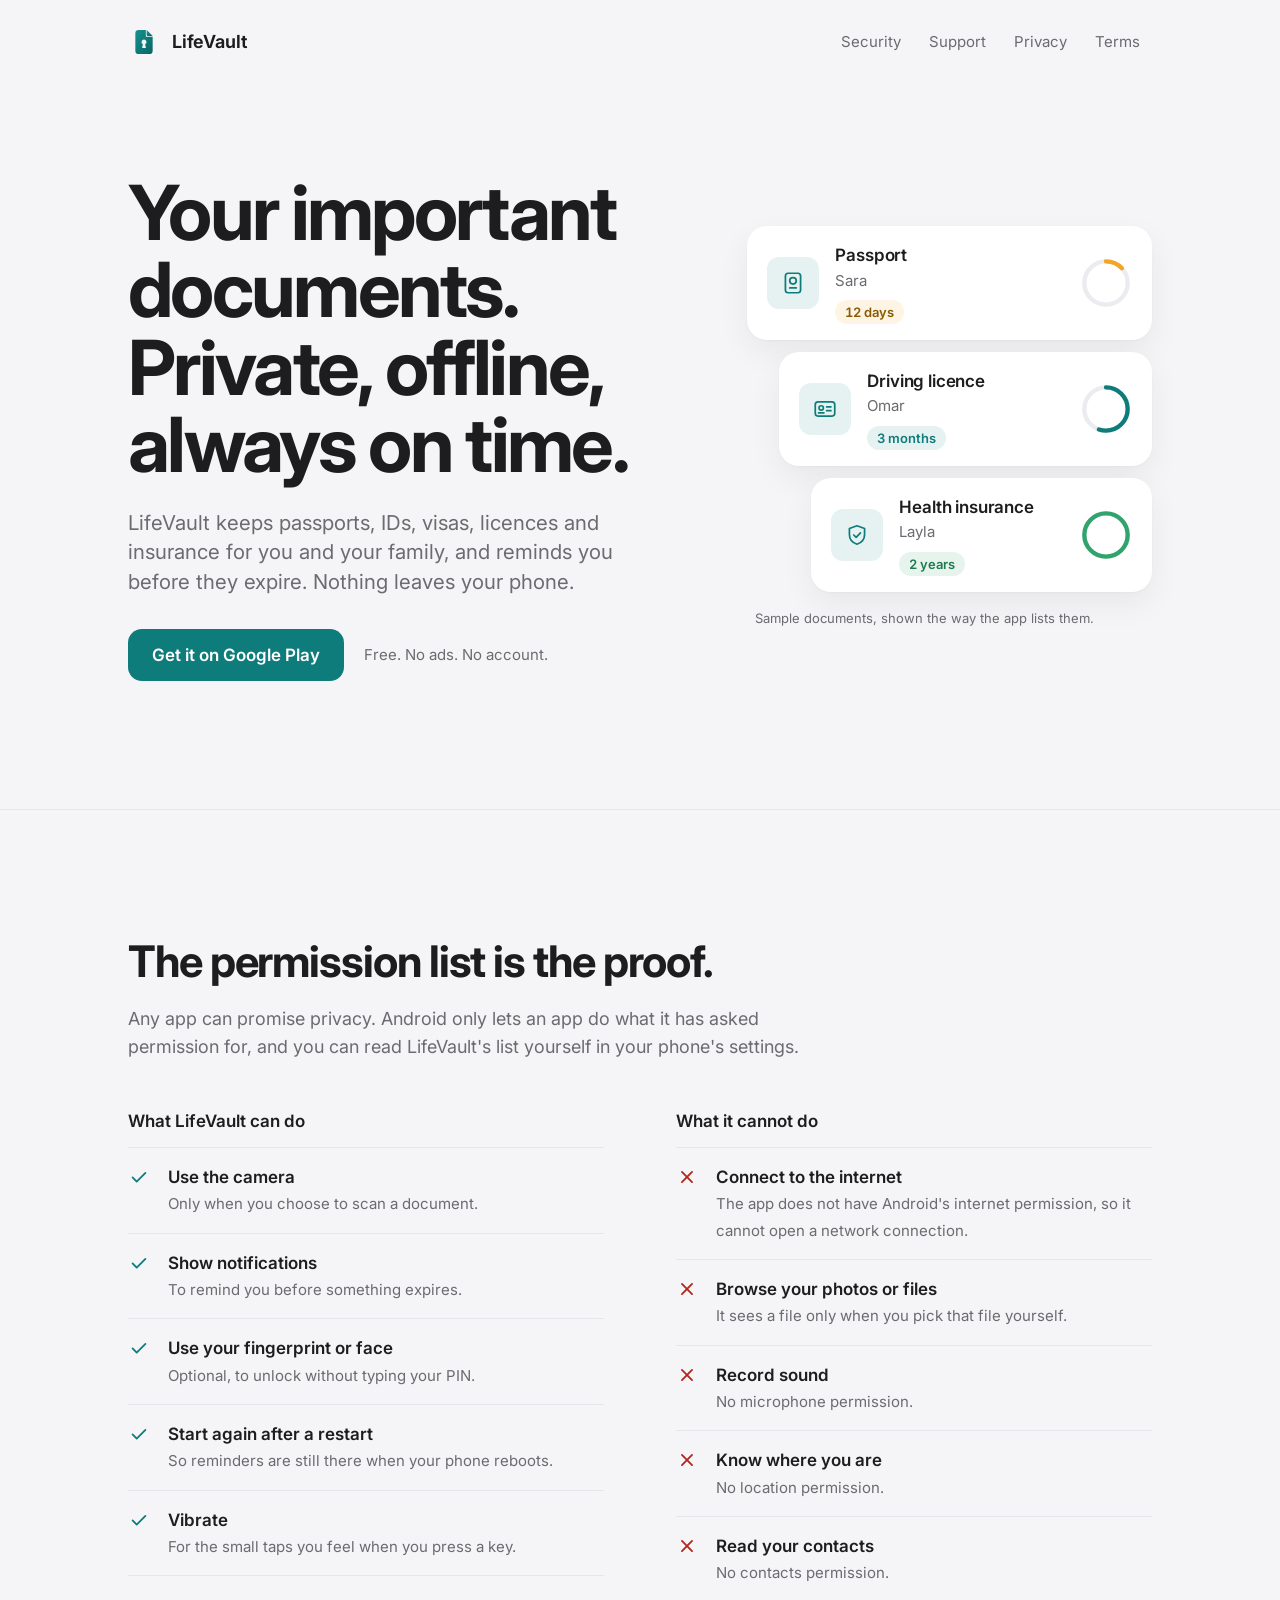
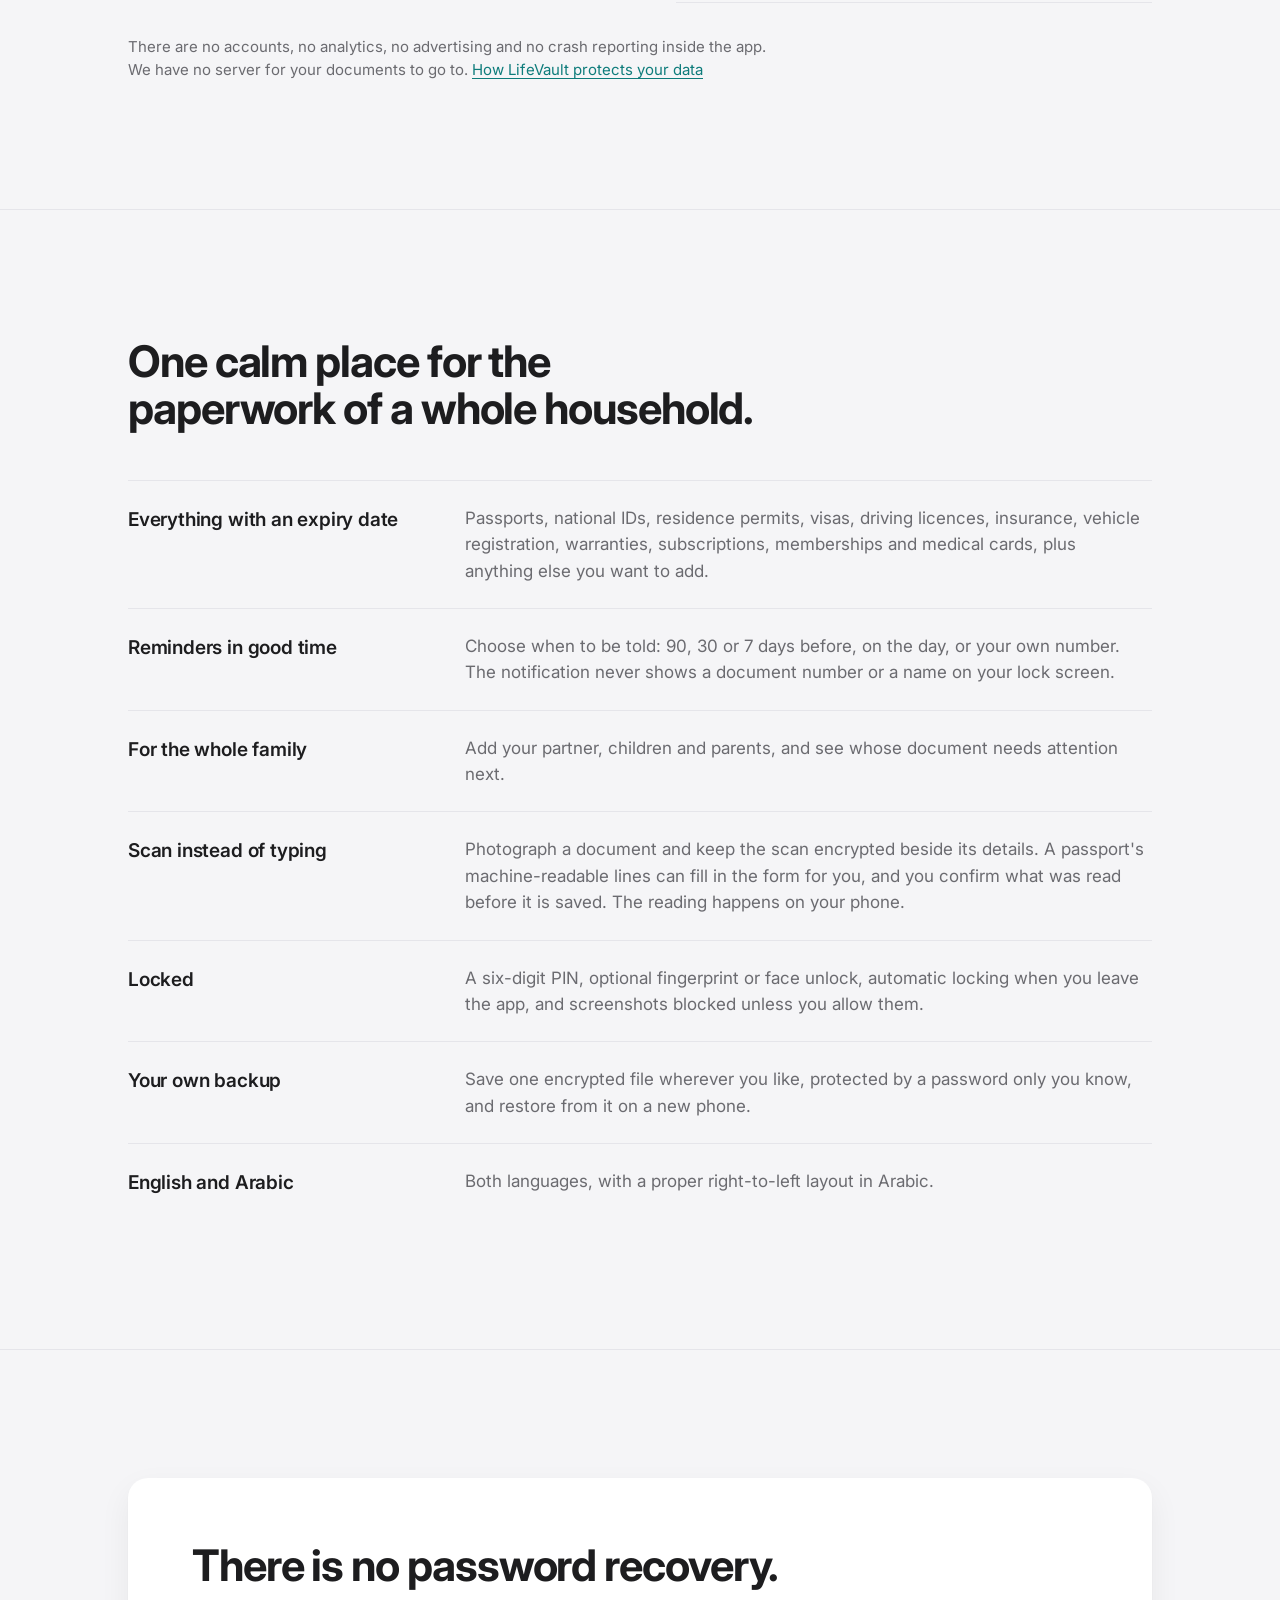
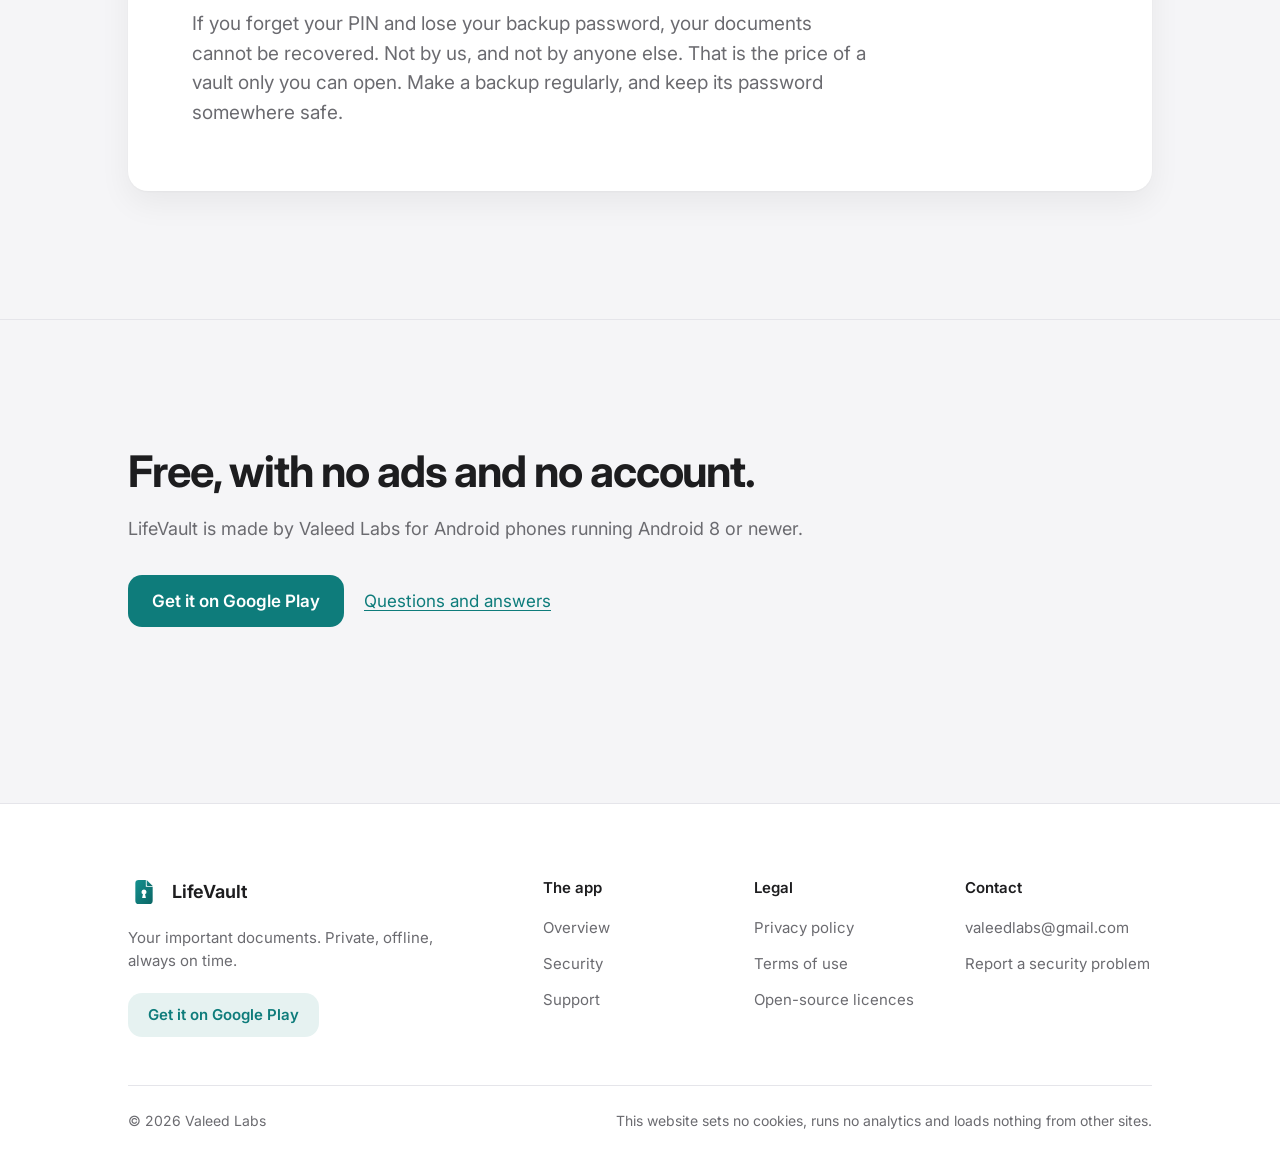
==== index.html @ fe6b5f8f "Publish from lifevault 48191fb" ====
<!doctype html>
<html lang="en-GB">
<head>
<meta charset="utf-8">
<meta name="viewport" content="width=device-width, initial-scale=1">
<title>LifeVault: a private, offline vault for your documents</title>
<meta name="description" content="LifeVault keeps passports, IDs, visas, licences and insurance for you and your family, and reminds you before they expire. Nothing leaves your phone.">
<meta name="referrer" content="no-referrer">
<link rel="icon" href="assets/img/logo-mark.svg" type="image/svg+xml">
<link rel="stylesheet" href="assets/css/site.css">
</head>
<body>
<a class="skip" href="#main">Skip to content</a>

<!-- site-header:start -->
<header class="site-header">
  <div class="wrap">
    <a class="brand" href="index.html"><img src="assets/img/logo-mark.svg" alt="" width="32" height="32">LifeVault</a>
    <nav class="site-nav" aria-label="Main">
      <ul>
        <li><a href="security.html">Security</a></li>
        <li><a href="support.html">Support</a></li>
        <li><a href="privacy.html">Privacy</a></li>
        <li><a href="terms.html">Terms</a></li>
      </ul>
    </nav>
  </div>
</header>
<!-- site-header:end -->

<main id="main">

<section class="hero">
  <div class="wrap">
    <div>
      <h1>Your important documents. Private, offline, always on time.</h1>
      <p class="lede">LifeVault keeps passports, IDs, visas, licences and insurance for you and your family, and reminds you before they expire. Nothing leaves your phone.</p>
      <div class="cta-row">
        <a class="button" href="https://play.google.com/store/apps/details?id=com.valeedlabs.lifevault">Get it on Google Play</a>
        <span class="cta-note">Free. No ads. No account.</span>
      </div>
    </div>

    <figure class="vault" aria-label="Sample documents as they appear in LifeVault">
      <div class="doc is-due">
        <div class="doc-tile" aria-hidden="true">
          <svg viewBox="0 0 24 24" fill="none" stroke="currentColor" stroke-width="1.6" stroke-linecap="round" stroke-linejoin="round"><rect x="5" y="3" width="14" height="18" rx="2.5"/><circle cx="12" cy="10" r="3"/><path d="M9 16.5h6"/></svg>
        </div>
        <div>
          <div class="doc-title">Passport</div>
          <div class="doc-person">Sara</div>
          <span class="pill">12 days</span>
        </div>
        <svg class="ring" viewBox="0 0 48 48" style="--p: 0.13" aria-hidden="true"><circle class="track" cx="24" cy="24" r="20"/><circle class="arc" cx="24" cy="24" r="20"/></svg>
      </div>
      <div class="doc is-upcoming">
        <div class="doc-tile" aria-hidden="true">
          <svg viewBox="0 0 24 24" fill="none" stroke="currentColor" stroke-width="1.6" stroke-linecap="round" stroke-linejoin="round"><rect x="3" y="5.5" width="18" height="13" rx="2.5"/><circle cx="8.5" cy="11" r="2"/><path d="M13.5 10h4M13.5 13.5h4M6 15.5h5"/></svg>
        </div>
        <div>
          <div class="doc-title">Driving licence</div>
          <div class="doc-person">Omar</div>
          <span class="pill">3 months</span>
        </div>
        <svg class="ring" viewBox="0 0 48 48" style="--p: 0.55" aria-hidden="true"><circle class="track" cx="24" cy="24" r="20"/><circle class="arc" cx="24" cy="24" r="20"/></svg>
      </div>
      <div class="doc is-safe">
        <div class="doc-tile" aria-hidden="true">
          <svg viewBox="0 0 24 24" fill="none" stroke="currentColor" stroke-width="1.6" stroke-linecap="round" stroke-linejoin="round"><path d="M12 3.5 5 6v5.5c0 4.2 2.9 7.6 7 9 4.1-1.4 7-4.8 7-9V6l-7-2.5Z"/><path d="m9 12 2.2 2.2L15.2 10"/></svg>
        </div>
        <div>
          <div class="doc-title">Health insurance</div>
          <div class="doc-person">Layla</div>
          <span class="pill">2 years</span>
        </div>
        <svg class="ring" viewBox="0 0 48 48" style="--p: 1" aria-hidden="true"><circle class="track" cx="24" cy="24" r="20"/><circle class="arc" cx="24" cy="24" r="20"/></svg>
      </div>
      <figcaption>Sample documents, shown the way the app lists them.</figcaption>
    </figure>
  </div>
</section>

<section class="section" aria-labelledby="proof">
  <div class="wrap">
    <h2 id="proof">The permission list is the proof.</h2>
    <p class="intro">Any app can promise privacy. Android only lets an app do what it has asked permission for, and you can read LifeVault's list yourself in your phone's settings.</p>

    <div class="ledger">
      <div class="can">
        <h3>What LifeVault can do</h3>
        <ul>
          <li>
            <svg viewBox="0 0 24 24" fill="none" stroke="currentColor" stroke-width="2" stroke-linecap="round" stroke-linejoin="round" aria-hidden="true"><path d="m5 12.5 4.5 4.5L19 7.5"/></svg>
            <div><strong>Use the camera</strong><span>Only when you choose to scan a document.</span></div>
          </li>
          <li>
            <svg viewBox="0 0 24 24" fill="none" stroke="currentColor" stroke-width="2" stroke-linecap="round" stroke-linejoin="round" aria-hidden="true"><path d="m5 12.5 4.5 4.5L19 7.5"/></svg>
            <div><strong>Show notifications</strong><span>To remind you before something expires.</span></div>
          </li>
          <li>
            <svg viewBox="0 0 24 24" fill="none" stroke="currentColor" stroke-width="2" stroke-linecap="round" stroke-linejoin="round" aria-hidden="true"><path d="m5 12.5 4.5 4.5L19 7.5"/></svg>
            <div><strong>Use your fingerprint or face</strong><span>Optional, to unlock without typing your PIN.</span></div>
          </li>
          <li>
            <svg viewBox="0 0 24 24" fill="none" stroke="currentColor" stroke-width="2" stroke-linecap="round" stroke-linejoin="round" aria-hidden="true"><path d="m5 12.5 4.5 4.5L19 7.5"/></svg>
            <div><strong>Start again after a restart</strong><span>So reminders are still there when your phone reboots.</span></div>
          </li>
          <li>
            <svg viewBox="0 0 24 24" fill="none" stroke="currentColor" stroke-width="2" stroke-linecap="round" stroke-linejoin="round" aria-hidden="true"><path d="m5 12.5 4.5 4.5L19 7.5"/></svg>
            <div><strong>Vibrate</strong><span>For the small taps you feel when you press a key.</span></div>
          </li>
        </ul>
      </div>
      <div class="cannot">
        <h3>What it cannot do</h3>
        <ul>
          <li>
            <svg viewBox="0 0 24 24" fill="none" stroke="currentColor" stroke-width="2" stroke-linecap="round" aria-hidden="true"><path d="M6.5 6.5 17.5 17.5M17.5 6.5 6.5 17.5"/></svg>
            <div><strong>Connect to the internet</strong><span>The app does not have Android's internet permission, so it cannot open a network connection.</span></div>
          </li>
          <li>
            <svg viewBox="0 0 24 24" fill="none" stroke="currentColor" stroke-width="2" stroke-linecap="round" aria-hidden="true"><path d="M6.5 6.5 17.5 17.5M17.5 6.5 6.5 17.5"/></svg>
            <div><strong>Browse your photos or files</strong><span>It sees a file only when you pick that file yourself.</span></div>
          </li>
          <li>
            <svg viewBox="0 0 24 24" fill="none" stroke="currentColor" stroke-width="2" stroke-linecap="round" aria-hidden="true"><path d="M6.5 6.5 17.5 17.5M17.5 6.5 6.5 17.5"/></svg>
            <div><strong>Record sound</strong><span>No microphone permission.</span></div>
          </li>
          <li>
            <svg viewBox="0 0 24 24" fill="none" stroke="currentColor" stroke-width="2" stroke-linecap="round" aria-hidden="true"><path d="M6.5 6.5 17.5 17.5M17.5 6.5 6.5 17.5"/></svg>
            <div><strong>Know where you are</strong><span>No location permission.</span></div>
          </li>
          <li>
            <svg viewBox="0 0 24 24" fill="none" stroke="currentColor" stroke-width="2" stroke-linecap="round" aria-hidden="true"><path d="M6.5 6.5 17.5 17.5M17.5 6.5 6.5 17.5"/></svg>
            <div><strong>Read your contacts</strong><span>No contacts permission.</span></div>
          </li>
        </ul>
      </div>
    </div>
    <p class="ledger-note">There are no accounts, no analytics, no advertising and no crash reporting inside the app. We have no server for your documents to go to. <a href="security.html">How LifeVault protects your data</a></p>
  </div>
</section>

<section class="section" aria-labelledby="what">
  <div class="wrap">
    <h2 id="what">One calm place for the paperwork of a whole household.</h2>
    <dl class="rows">
      <div>
        <dt>Everything with an expiry date</dt>
        <dd>Passports, national IDs, residence permits, visas, driving licences, insurance, vehicle registration, warranties, subscriptions, memberships and medical cards, plus anything else you want to add.</dd>
      </div>
      <div>
        <dt>Reminders in good time</dt>
        <dd>Choose when to be told: 90, 30 or 7 days before, on the day, or your own number. The notification never shows a document number or a name on your lock screen.</dd>
      </div>
      <div>
        <dt>For the whole family</dt>
        <dd>Add your partner, children and parents, and see whose document needs attention next.</dd>
      </div>
      <div>
        <dt>Scan instead of typing</dt>
        <dd>Photograph a document and keep the scan encrypted beside its details. A passport's machine-readable lines can fill in the form for you, and you confirm what was read before it is saved. The reading happens on your phone.</dd>
      </div>
      <div>
        <dt>Locked</dt>
        <dd>A six-digit PIN, optional fingerprint or face unlock, automatic locking when you leave the app, and screenshots blocked unless you allow them.</dd>
      </div>
      <div>
        <dt>Your own backup</dt>
        <dd>Save one encrypted file wherever you like, protected by a password only you know, and restore from it on a new phone.</dd>
      </div>
      <div>
        <dt>English and Arabic</dt>
        <dd>Both languages, with a proper right-to-left layout in Arabic.</dd>
      </div>
    </dl>
  </div>
</section>

<section class="section" aria-labelledby="limit">
  <div class="wrap">
    <div class="limit">
      <h2 id="limit">There is no password recovery.</h2>
      <p>If you forget your PIN and lose your backup password, your documents cannot be recovered. Not by us, and not by anyone else. That is the price of a vault only you can open. Make a backup regularly, and keep its password somewhere safe.</p>
    </div>
  </div>
</section>

<section class="section closing" aria-labelledby="get">
  <div class="wrap">
    <h2 id="get">Free, with no ads and no account.</h2>
    <p class="intro">LifeVault is made by Valeed Labs for Android phones running Android 8 or newer.</p>
    <div class="cta-row">
      <a class="button" href="https://play.google.com/store/apps/details?id=com.valeedlabs.lifevault">Get it on Google Play</a>
      <a href="support.html">Questions and answers</a>
    </div>
  </div>
</section>

</main>

<!-- site-footer:start -->
<footer class="site-footer">
  <div class="wrap">
    <div class="footer-top">
      <div class="footer-brand">
        <a class="brand" href="index.html"><img src="assets/img/logo-mark.svg" alt="" width="32" height="32">LifeVault</a>
        <p>Your important documents. Private, offline, always on time.</p>
        <a class="footer-cta" href="https://play.google.com/store/apps/details?id=com.valeedlabs.lifevault">Get it on Google Play</a>
      </div>
      <nav class="footer-links" aria-label="Footer">
        <div>
          <h2>The app</h2>
          <ul>
            <li><a href="index.html">Overview</a></li>
            <li><a href="security.html">Security</a></li>
            <li><a href="support.html">Support</a></li>
          </ul>
        </div>
        <div>
          <h2>Legal</h2>
          <ul>
            <li><a href="privacy.html">Privacy policy</a></li>
            <li><a href="terms.html">Terms of use</a></li>
            <li><a href="licences.html">Open-source licences</a></li>
          </ul>
        </div>
        <div>
          <h2>Contact</h2>
          <ul>
            <li><a href="mailto:valeedlabs@gmail.com">valeedlabs@gmail.com</a></li>
            <li><a href="security.html#report">Report a security problem</a></li>
          </ul>
        </div>
      </nav>
    </div>
    <div class="footer-bottom">
      <p>&copy; 2026 Valeed Labs</p>
      <p>This website sets no cookies, runs no analytics and loads nothing from other sites.</p>
    </div>
  </div>
</footer>
<!-- site-footer:end -->
</body>
</html>
---- assets/css/site.css ----
/*
  LifeVault website. One stylesheet, no dependencies, no external requests.
  Tokens mirror the app's design system (lib/app/design/tokens); change them
  there first, then here.
*/

@font-face {
  font-family: "Inter";
  src: url("../fonts/Inter-Variable.latin.woff2") format("woff2");
  font-weight: 100 900;
  font-style: normal;
  font-display: swap;
}

:root {
  color-scheme: light dark;

  --bg: #f5f5f7;
  --surface: #ffffff;
  --text: #1d1d1f;
  --text-2: #6b6b70;
  --separator: #e5e5ea;
  --fill: #ebebf0;
  --accent: #0e7c7b;
  --accent-soft: rgb(14 124 123 / 0.1);
  --on-accent: #ffffff;
  --due: #f5a524;
  --due-text: #8a5a00;
  --due-soft: rgb(245 165 36 / 0.12);
  --safe: #30a46c;
  --safe-text: #1f7a4d;
  --safe-soft: rgb(48 164 108 / 0.12);
  --no: #b3261e;
  --shadow: 0 1px 2px rgb(0 0 0 / 0.03), 0 12px 32px rgb(0 0 0 / 0.06);

  --s4: 4px;
  --s8: 8px;
  --s12: 12px;
  --s16: 16px;
  --s20: 20px;
  --s24: 24px;
  --s32: 32px;
  --s48: 48px;
  --s72: 72px;
  --s112: clamp(72px, 11vw, 128px);

  --r-card: 20px;
  --r-section: 14px;
  --r-tile: 12px;
  --gutter: clamp(20px, 5vw, 48px);
  --measure: 64ch;
}

@media (prefers-color-scheme: dark) {
  :root {
    --bg: #000000;
    --surface: #1c1c1e;
    --text: #f5f5f7;
    --text-2: #98989f;
    --separator: #38383a;
    --fill: #2c2c2e;
    --accent: #2bb3b1;
    --accent-soft: rgb(43 179 177 / 0.16);
    --on-accent: #00201f;
    --due: #ffb224;
    --due-text: #ffb224;
    --due-soft: rgb(255 178 36 / 0.18);
    --safe: #3dd68c;
    --safe-text: #3dd68c;
    --safe-soft: rgb(61 214 140 / 0.18);
    --no: #ff6369;
    --shadow: none;
  }
}

*,
*::before,
*::after {
  box-sizing: border-box;
}

html {
  -webkit-text-size-adjust: 100%;
  text-size-adjust: 100%;
  scroll-behavior: smooth;
}

body {
  margin: 0;
  min-height: 100vh;
  display: flex;
  flex-direction: column;
  background: var(--bg);
  color: var(--text);
  font-family: "Inter", system-ui, -apple-system, "Segoe UI", Roboto, sans-serif;
  font-size: 1.0625rem;
  line-height: 1.55;
  font-optical-sizing: auto;
  -webkit-font-smoothing: antialiased;
  text-rendering: optimizeLegibility;
}

h1,
h2,
h3,
p,
ul,
ol,
dl,
dd,
figure {
  margin: 0;
}

ul,
ol {
  padding: 0;
}

a {
  color: var(--accent);
  text-decoration-thickness: 1px;
  text-underline-offset: 0.18em;
}

a:hover {
  text-decoration-thickness: 2px;
}

:focus-visible {
  outline: 2px solid var(--accent);
  outline-offset: 3px;
  border-radius: 6px;
}

.wrap {
  max-width: 1120px;
  margin-inline: auto;
  padding-inline: var(--gutter);
}

.skip {
  position: absolute;
  inset-inline-start: var(--s16);
  top: -100px;
  background: var(--surface);
  color: var(--text);
  padding: var(--s12) var(--s16);
  border-radius: var(--r-tile);
  z-index: 10;
}

.skip:focus {
  top: var(--s16);
}

/* ---------- Header ---------- */

.site-header {
  padding-block: var(--s20);
}

.site-header .wrap {
  display: flex;
  align-items: center;
  justify-content: space-between;
  gap: var(--s16);
  flex-wrap: wrap;
}

.brand {
  display: inline-flex;
  align-items: center;
  gap: var(--s12);
  color: var(--text);
  text-decoration: none;
  font-weight: 650;
  font-size: 1.125rem;
  letter-spacing: -0.01em;
  min-height: 44px;
}

.brand img {
  width: 32px;
  height: 32px;
}

.site-nav ul {
  display: flex;
  gap: var(--s4);
  list-style: none;
  flex-wrap: wrap;
}

.site-nav a {
  display: inline-flex;
  align-items: center;
  min-height: 44px;
  padding-inline: var(--s12);
  color: var(--text-2);
  text-decoration: none;
  font-size: 0.9375rem;
  border-radius: 10px;
}

.site-nav a:hover,
.site-nav a[aria-current="page"] {
  color: var(--text);
}

.site-nav a[aria-current="page"] {
  background: var(--fill);
}

/* ---------- Hero ---------- */

.hero {
  padding-block: clamp(40px, 7vw, 96px) var(--s112);
}

.hero .wrap {
  display: grid;
  gap: var(--s48);
  align-items: center;
}

@media (min-width: 900px) {
  .hero .wrap {
    grid-template-columns: minmax(0, 1.15fr) minmax(0, 0.85fr);
    gap: var(--s72);
  }
}

.hero h1 {
  font-size: clamp(2.5rem, 6.2vw, 4.75rem);
  line-height: 1.02;
  letter-spacing: -0.035em;
  font-weight: 700;
  text-wrap: balance;
}

.hero .lede {
  margin-top: var(--s24);
  max-width: 34em;
  font-size: clamp(1.125rem, 1.6vw, 1.3125rem);
  line-height: 1.45;
  color: var(--text-2);
}

.cta-row {
  margin-top: var(--s32);
  display: flex;
  align-items: center;
  gap: var(--s20);
  flex-wrap: wrap;
}

.button {
  display: inline-flex;
  align-items: center;
  justify-content: center;
  min-height: 52px;
  padding-inline: var(--s24);
  background: var(--accent);
  color: var(--on-accent);
  border-radius: var(--r-section);
  font-weight: 600;
  text-decoration: none;
  transition: transform 150ms cubic-bezier(0.33, 1, 0.68, 1);
}

.button:hover {
  text-decoration: none;
}

.button:active {
  transform: scale(0.97);
}

.cta-note {
  color: var(--text-2);
  font-size: 0.9375rem;
}

/* ---------- Sample vault (hero) ---------- */

.vault {
  display: grid;
  gap: var(--s12);
}

.vault figcaption {
  margin-top: var(--s4);
  padding-inline: var(--s8);
  color: var(--text-2);
  font-size: 0.8125rem;
}

.doc {
  display: grid;
  grid-template-columns: auto minmax(0, 1fr) auto;
  align-items: center;
  gap: var(--s16);
  padding: var(--s16) var(--s20);
  background: var(--surface);
  border-radius: var(--r-card);
  box-shadow: var(--shadow);
}

@media (min-width: 900px) {
  .doc:nth-of-type(2) {
    margin-inline-start: var(--s32);
  }

  .doc:nth-of-type(3) {
    margin-inline-start: calc(var(--s32) * 2);
  }
}

.doc-tile {
  width: 52px;
  height: 52px;
  display: grid;
  place-items: center;
  border-radius: var(--r-tile);
  background: var(--accent-soft);
  color: var(--accent);
}

.doc-tile svg {
  width: 26px;
  height: 26px;
}

.doc-title {
  font-weight: 600;
  letter-spacing: -0.01em;
}

.doc-person {
  color: var(--text-2);
  font-size: 0.9375rem;
}

.pill {
  display: inline-block;
  margin-top: var(--s8);
  padding: 2px 10px;
  border-radius: 999px;
  font-size: 0.8125rem;
  font-weight: 600;
  font-variant-numeric: tabular-nums;
}

.is-due .pill {
  background: var(--due-soft);
  color: var(--due-text);
}

.is-upcoming .pill {
  background: var(--accent-soft);
  color: var(--accent);
}

.is-safe .pill {
  background: var(--safe-soft);
  color: var(--safe-text);
}

.ring {
  width: 52px;
  height: 52px;
  transform: rotate(-90deg);
}

.ring circle {
  fill: none;
  stroke-width: 4;
}

.ring .track {
  stroke: var(--fill);
}

.ring .arc {
  stroke-linecap: round;
  stroke-dasharray: 125.66;
  stroke-dashoffset: calc(125.66 * (1 - var(--p)));
  animation: ring-in 900ms cubic-bezier(0.33, 1, 0.68, 1) 150ms backwards;
}

.is-due .arc {
  stroke: var(--due);
}

.is-upcoming .arc {
  stroke: var(--accent);
}

.is-safe .arc {
  stroke: var(--safe);
}

@keyframes ring-in {
  from {
    stroke-dashoffset: 125.66;
  }
}

/* ---------- Sections ---------- */

.section {
  padding-block: var(--s112);
  border-top: 1px solid var(--separator);
}

.section h2 {
  font-size: clamp(1.75rem, 3.4vw, 2.75rem);
  line-height: 1.08;
  letter-spacing: -0.025em;
  font-weight: 700;
  max-width: 18em;
  text-wrap: balance;
}

.section .intro {
  margin-top: var(--s20);
  max-width: 38em;
  color: var(--text-2);
  font-size: 1.125rem;
}

/* Permission ledger */

.ledger {
  margin-top: var(--s48);
  display: grid;
  gap: var(--s48);
}

@media (min-width: 800px) {
  .ledger {
    grid-template-columns: 1fr 1fr;
    gap: var(--s72);
  }
}

.ledger h3 {
  font-size: 1.0625rem;
  font-weight: 600;
  padding-bottom: var(--s12);
  border-bottom: 1px solid var(--separator);
}

.ledger ul {
  list-style: none;
}

.ledger li {
  display: grid;
  grid-template-columns: 28px minmax(0, 1fr);
  gap: var(--s12);
  padding-block: var(--s16);
  border-bottom: 1px solid var(--separator);
}

.ledger li svg {
  width: 22px;
  height: 22px;
  margin-top: 2px;
}

.ledger .can svg {
  color: var(--accent);
}

.ledger .cannot svg {
  color: var(--no);
}

.ledger strong {
  display: block;
  font-weight: 600;
}

.ledger span {
  color: var(--text-2);
  font-size: 0.9375rem;
}

.ledger-note {
  margin-top: var(--s32);
  max-width: 44em;
  color: var(--text-2);
  font-size: 0.9375rem;
}

/* What it does: plain rows, not cards */

.rows {
  margin-top: var(--s48);
}

.rows > div {
  display: grid;
  gap: var(--s4) var(--s48);
  padding-block: var(--s24);
  border-top: 1px solid var(--separator);
}

@media (min-width: 800px) {
  .rows > div {
    grid-template-columns: minmax(0, 0.42fr) minmax(0, 1fr);
  }
}

.rows dt {
  font-weight: 600;
  font-size: 1.1875rem;
  letter-spacing: -0.01em;
}

.rows dd {
  color: var(--text-2);
  max-width: 40em;
}

/* The hard limit, stated plainly */

.limit {
  background: var(--surface);
  border-radius: var(--r-card);
  padding: clamp(28px, 5vw, 64px);
  box-shadow: var(--shadow);
}

.limit h2 {
  max-width: 14em;
}

.limit p {
  margin-top: var(--s20);
  max-width: 36em;
  font-size: 1.1875rem;
  color: var(--text-2);
}

.closing {
  text-align: start;
}

.closing .cta-row {
  margin-top: var(--s32);
}

/* ---------- Document pages (legal, security, support) ---------- */

.page {
  padding-block: clamp(32px, 6vw, 72px) var(--s112);
}

.page h1 {
  font-size: clamp(2.25rem, 5vw, 3.5rem);
  line-height: 1.05;
  letter-spacing: -0.03em;
  font-weight: 700;
  max-width: 16em;
  text-wrap: balance;
}

.page .standfirst {
  margin-top: var(--s20);
  max-width: 36em;
  font-size: 1.1875rem;
  color: var(--text-2);
}

.page .meta {
  margin-top: var(--s16);
  color: var(--text-2);
  font-size: 0.9375rem;
}

.prose {
  margin-top: var(--s48);
  max-width: var(--measure);
}

.prose h2 {
  margin-top: var(--s48);
  padding-top: var(--s24);
  border-top: 1px solid var(--separator);
  font-size: 1.4375rem;
  line-height: 1.2;
  letter-spacing: -0.015em;
  font-weight: 650;
  scroll-margin-top: var(--s24);
}

.prose h3 {
  margin-top: var(--s32);
  font-size: 1.0625rem;
  font-weight: 600;
}

.prose p,
.prose ul,
.prose ol {
  margin-top: var(--s16);
}

.prose ul,
.prose ol {
  padding-inline-start: 1.25em;
}

.prose li + li {
  margin-top: var(--s8);
}

.prose strong {
  font-weight: 600;
}

.summary {
  margin-top: var(--s32);
  padding: var(--s24);
  background: var(--surface);
  border-radius: var(--r-card);
  box-shadow: var(--shadow);
  max-width: var(--measure);
}

.summary h2 {
  margin: 0;
  padding: 0;
  border: 0;
  font-size: 1.0625rem;
  font-weight: 600;
}

.summary ul {
  margin-top: var(--s12);
  padding-inline-start: 1.25em;
}

.summary li + li {
  margin-top: var(--s8);
}

.table-scroll {
  margin-top: var(--s16);
  overflow-x: auto;
}

table {
  width: 100%;
  border-collapse: collapse;
  font-size: 0.9375rem;
}

th,
td {
  text-align: start;
  vertical-align: top;
  padding: var(--s12) var(--s16) var(--s12) 0;
  border-bottom: 1px solid var(--separator);
}

th {
  font-weight: 600;
}

/*
  Unfinished facts. The owner must replace every one of these before the site
  is published; website/tool/check.py fails while any remain.
*/
.client {
  background: #ffe9a8;
  color: #4a3200;
  padding: 1px 6px;
  border-radius: 6px;
  font-weight: 600;
  font-size: 0.9em;
}

.draft-banner {
  background: #ffe9a8;
  color: #4a3200;
  padding: var(--s12) 0;
  font-size: 0.9375rem;
  font-weight: 600;
}

/* ---------- Footer ---------- */

/* The footer sits at the bottom of the window on short pages. */
main {
  flex: 1 0 auto;
}

.site-footer {
  margin-top: var(--s48);
  background: var(--surface);
  border-top: 1px solid var(--separator);
  color: var(--text-2);
  font-size: 0.9375rem;
}

.footer-top {
  display: grid;
  gap: var(--s48);
  padding-block: var(--s72) var(--s48);
}

@media (min-width: 860px) {
  .footer-top {
    grid-template-columns: minmax(0, 0.9fr) minmax(0, 1.6fr);
    gap: var(--s72);
  }
}

.footer-brand p {
  margin-top: var(--s12);
  max-width: 22em;
}

.footer-brand .brand {
  min-height: 0;
}

.footer-cta {
  display: inline-flex;
  align-items: center;
  min-height: 44px;
  margin-top: var(--s20);
  padding-inline: var(--s20);
  border-radius: var(--r-section);
  background: var(--accent-soft);
  color: var(--accent);
  font-weight: 600;
  text-decoration: none;
}

.footer-cta:hover {
  text-decoration: underline;
}

.footer-links {
  display: grid;
  grid-template-columns: repeat(auto-fit, minmax(150px, 1fr));
  gap: var(--s32) var(--s24);
}

.footer-links h2 {
  margin: 0 0 var(--s12);
  font-size: 0.9375rem;
  font-weight: 600;
  color: var(--text);
}

.footer-links ul {
  list-style: none;
  display: grid;
  gap: var(--s4);
}

.footer-links a {
  display: inline-flex;
  align-items: center;
  min-height: 32px;
  color: var(--text-2);
  text-decoration: none;
}

.footer-links a:hover {
  color: var(--text);
  text-decoration: underline;
}

.footer-links li > .client {
  display: inline-block;
  margin-block: 6px;
}

@media (pointer: coarse) {
  .footer-links a {
    min-height: 44px;
  }
}

.footer-bottom {
  display: flex;
  flex-wrap: wrap;
  justify-content: space-between;
  gap: var(--s8) var(--s24);
  padding-block: var(--s24) var(--s32);
  border-top: 1px solid var(--separator);
  font-size: 0.875rem;
}

@media (prefers-reduced-motion: reduce) {
  html {
    scroll-behavior: auto;
  }

  .ring .arc {
    animation: none;
  }

  .button {
    transition: none;
  }
}

@media print {
  .site-header nav,
  .site-footer,
  .draft-banner {
    display: none;
  }

  body {
    background: #fff;
    color: #000;
  }
}
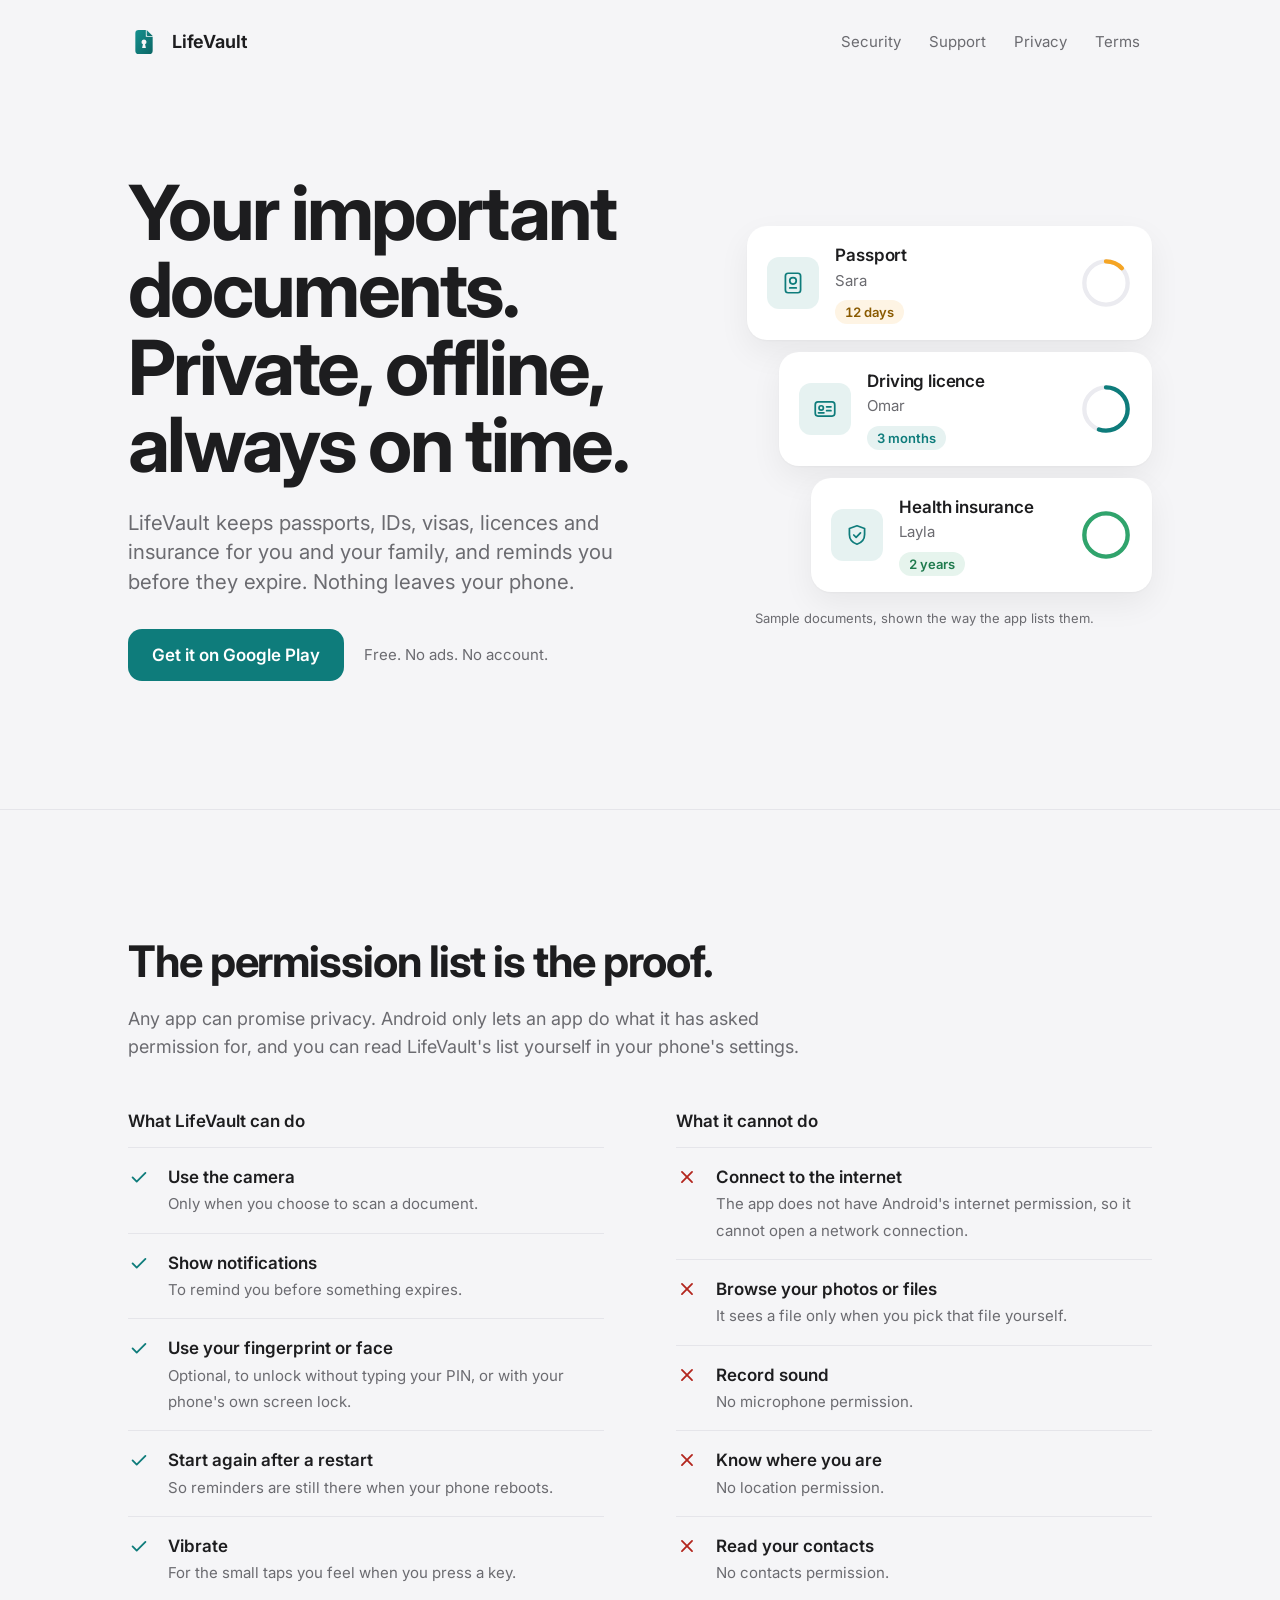
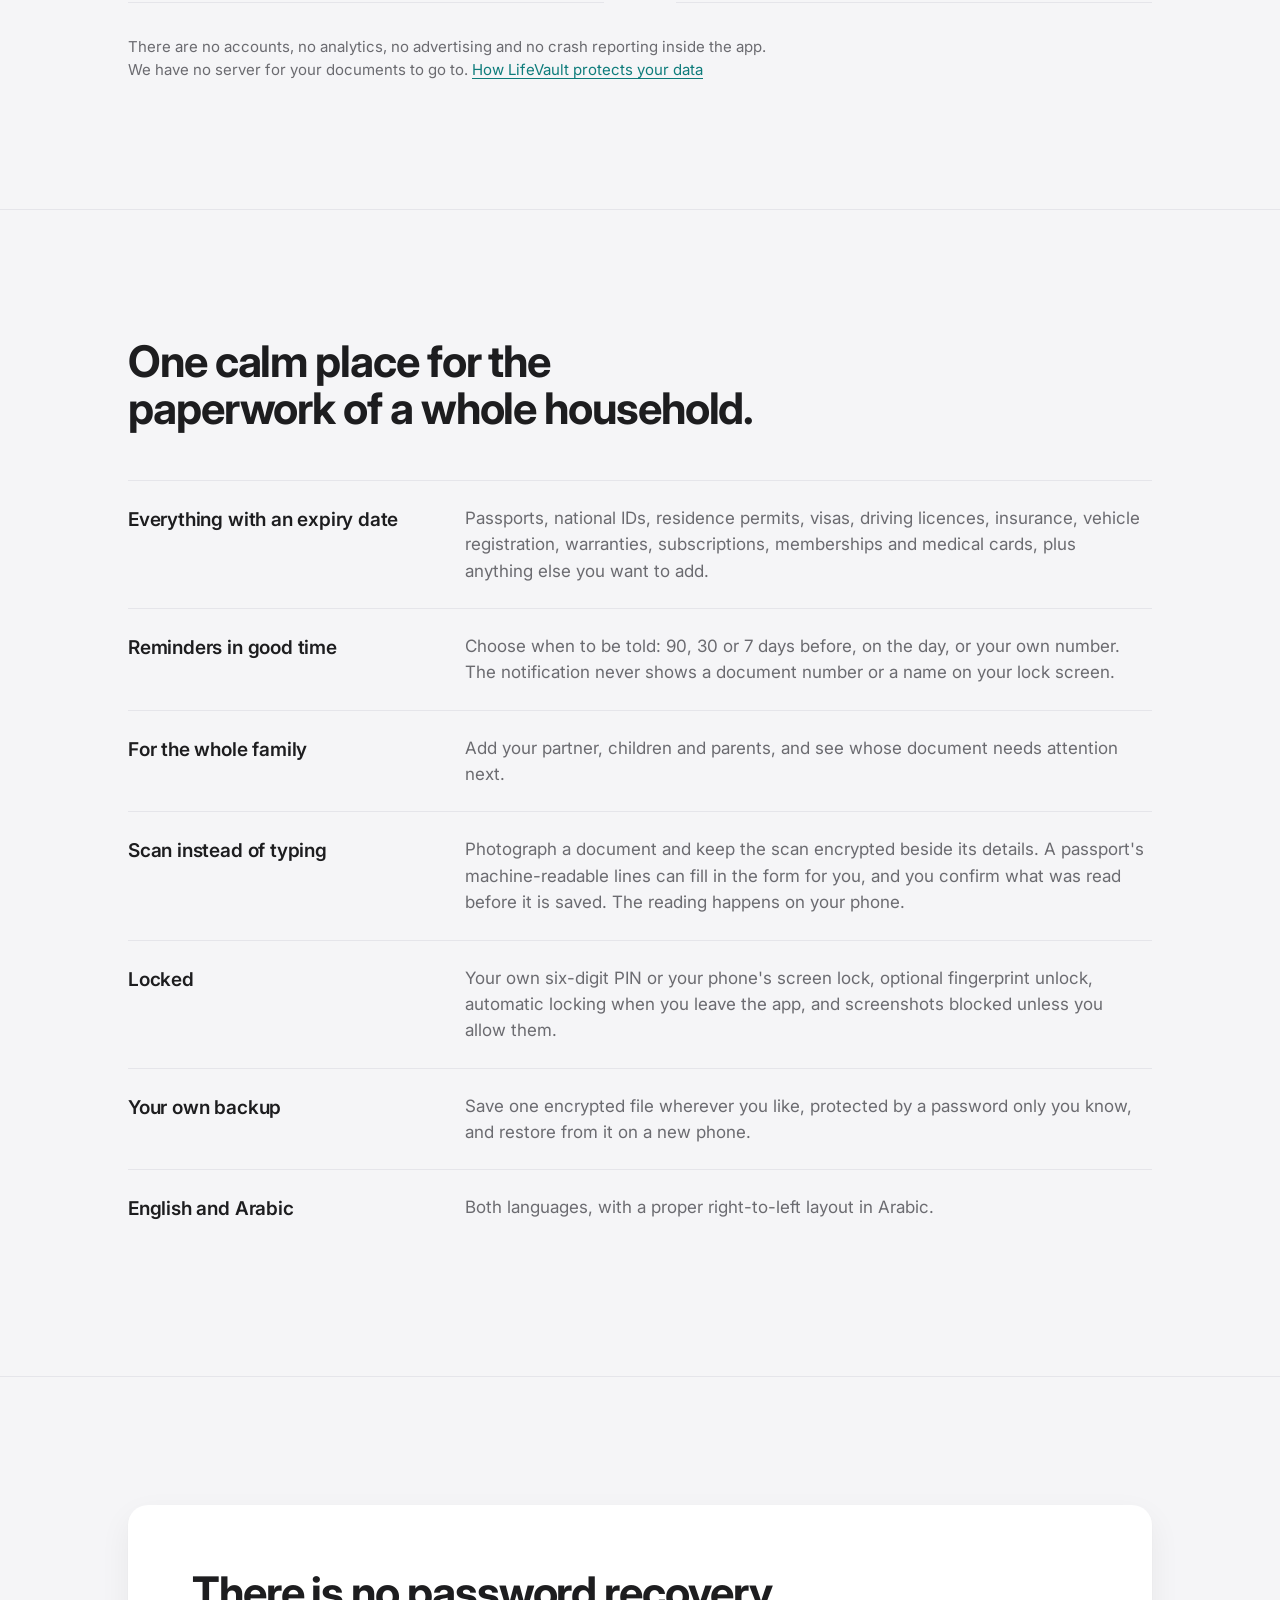
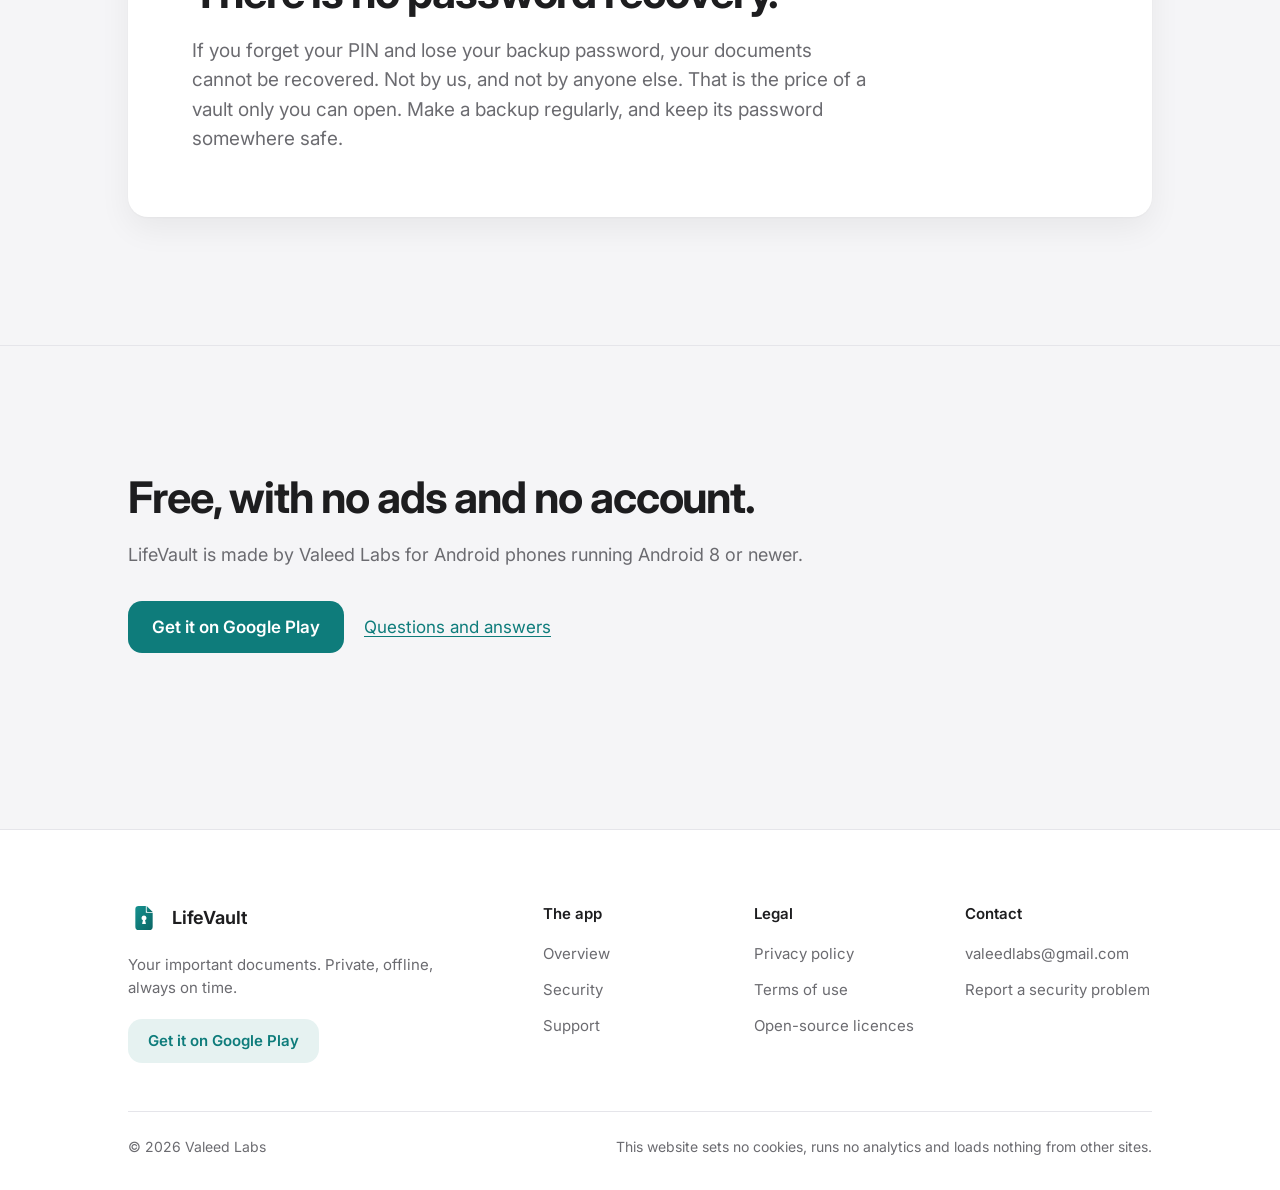
==== commit 31f7067e: "Publish from lifevault ac043cf" ====
--- a/index.html
+++ b/index.html
@@ -99,7 +99,7 @@
           </li>
           <li>
             <svg viewBox="0 0 24 24" fill="none" stroke="currentColor" stroke-width="2" stroke-linecap="round" stroke-linejoin="round" aria-hidden="true"><path d="m5 12.5 4.5 4.5L19 7.5"/></svg>
-            <div><strong>Use your fingerprint or face</strong><span>Optional, to unlock without typing your PIN.</span></div>
+            <div><strong>Use your fingerprint or face</strong><span>Optional, to unlock without typing your PIN, or with your phone's own screen lock.</span></div>
           </li>
           <li>
             <svg viewBox="0 0 24 24" fill="none" stroke="currentColor" stroke-width="2" stroke-linecap="round" stroke-linejoin="round" aria-hidden="true"><path d="m5 12.5 4.5 4.5L19 7.5"/></svg>
@@ -163,7 +163,7 @@
       </div>
       <div>
         <dt>Locked</dt>
-        <dd>A six-digit PIN, optional fingerprint or face unlock, automatic locking when you leave the app, and screenshots blocked unless you allow them.</dd>
+        <dd>Your own six-digit PIN or your phone's screen lock, optional fingerprint unlock, automatic locking when you leave the app, and screenshots blocked unless you allow them.</dd>
       </div>
       <div>
         <dt>Your own backup</dt>
